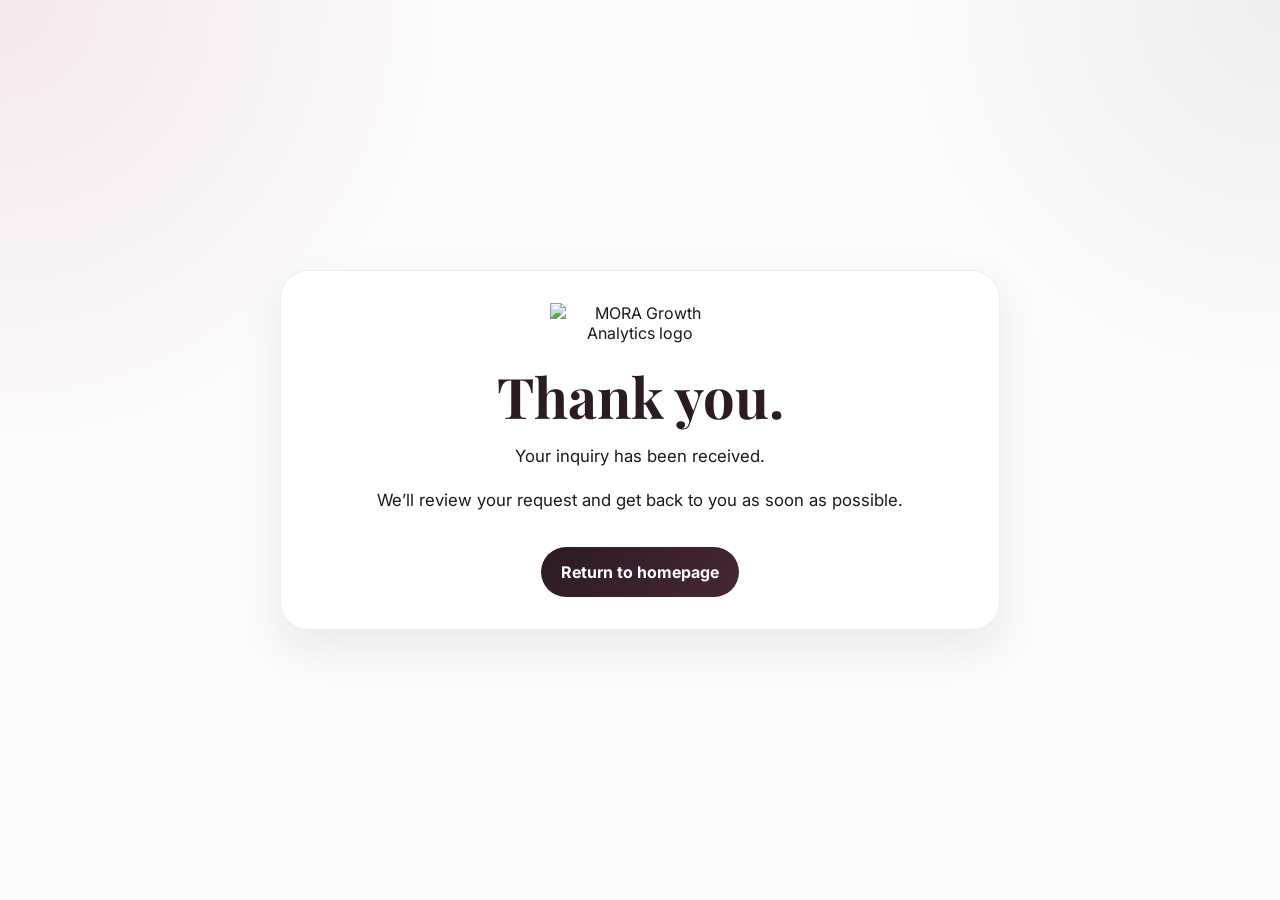
==== thank-you.html @ 01f4cbcb "Create thank-you.html" ====
<!DOCTYPE html>
<html lang="en">
<head>
  <meta charset="UTF-8" />
  <meta name="viewport" content="width=device-width, initial-scale=1.0" />
  <title>Thank You | MORA Growth Analytics</title>
  <meta name="description" content="Thank you for contacting MORA Growth Analytics." />
  <link rel="preconnect" href="https://fonts.googleapis.com">
  <link rel="preconnect" href="https://fonts.gstatic.com" crossorigin>
  <link href="https://fonts.googleapis.com/css2?family=Inter:wght@400;500;600;700;800&family=Playfair+Display:wght@600;700;800&display=swap" rel="stylesheet">
  <style>
    :root {
      --plum: #2b1b24;
      --rose: #c05a72;
      --bg: #fcfafb;
      --white: #ffffff;
      --ink: #1d1720;
      --shadow: 0 18px 40px rgba(43, 27, 36, 0.08);
    }
    * { box-sizing: border-box; }
    body {
      margin: 0;
      min-height: 100vh;
      display: grid;
      place-items: center;
      padding: 2rem;
      background:
        radial-gradient(circle at top left, rgba(192, 90, 114, 0.12), transparent 28%),
        radial-gradient(circle at top right, rgba(43, 27, 36, 0.06), transparent 24%),
        var(--bg);
      font-family: Inter, sans-serif;
      color: var(--ink);
    }
    .card {
      width: min(720px, 100%);
      background: rgba(255,255,255,0.9);
      border: 1px solid rgba(43,27,36,0.08);
      border-radius: 28px;
      box-shadow: var(--shadow);
      padding: 2rem;
      text-align: center;
    }
    .logo {
      width: 180px;
      margin: 0 auto 1.5rem;
      display: block;
    }
    h1 {
      font-family: "Playfair Display", Georgia, serif;
      color: var(--plum);
      font-size: clamp(2.2rem, 5vw, 3.5rem);
      line-height: 1.05;
      margin: 0 0 1rem;
    }
    p {
      font-size: 1.05rem;
      line-height: 1.7;
      margin: 0 0 1rem;
    }
    .btn {
      display: inline-flex;
      align-items: center;
      justify-content: center;
      padding: 0.95rem 1.25rem;
      border-radius: 999px;
      font-weight: 700;
      background: linear-gradient(135deg, var(--plum), #482638);
      color: var(--white);
      text-decoration: none;
      margin-top: 1rem;
    }
  </style>
</head>
<body>
  <div class="card">
    <img class="logo" src="logo.png" alt="MORA Growth Analytics logo">
    <h1>Thank you.</h1>
    <p>Your inquiry has been received.</p>
    <p>We’ll review your request and get back to you as soon as possible.</p>
    <a class="btn" href="https://yourusername.github.io/your-repo-name/">Return to homepage</a>
  </div>
</body>
</html>
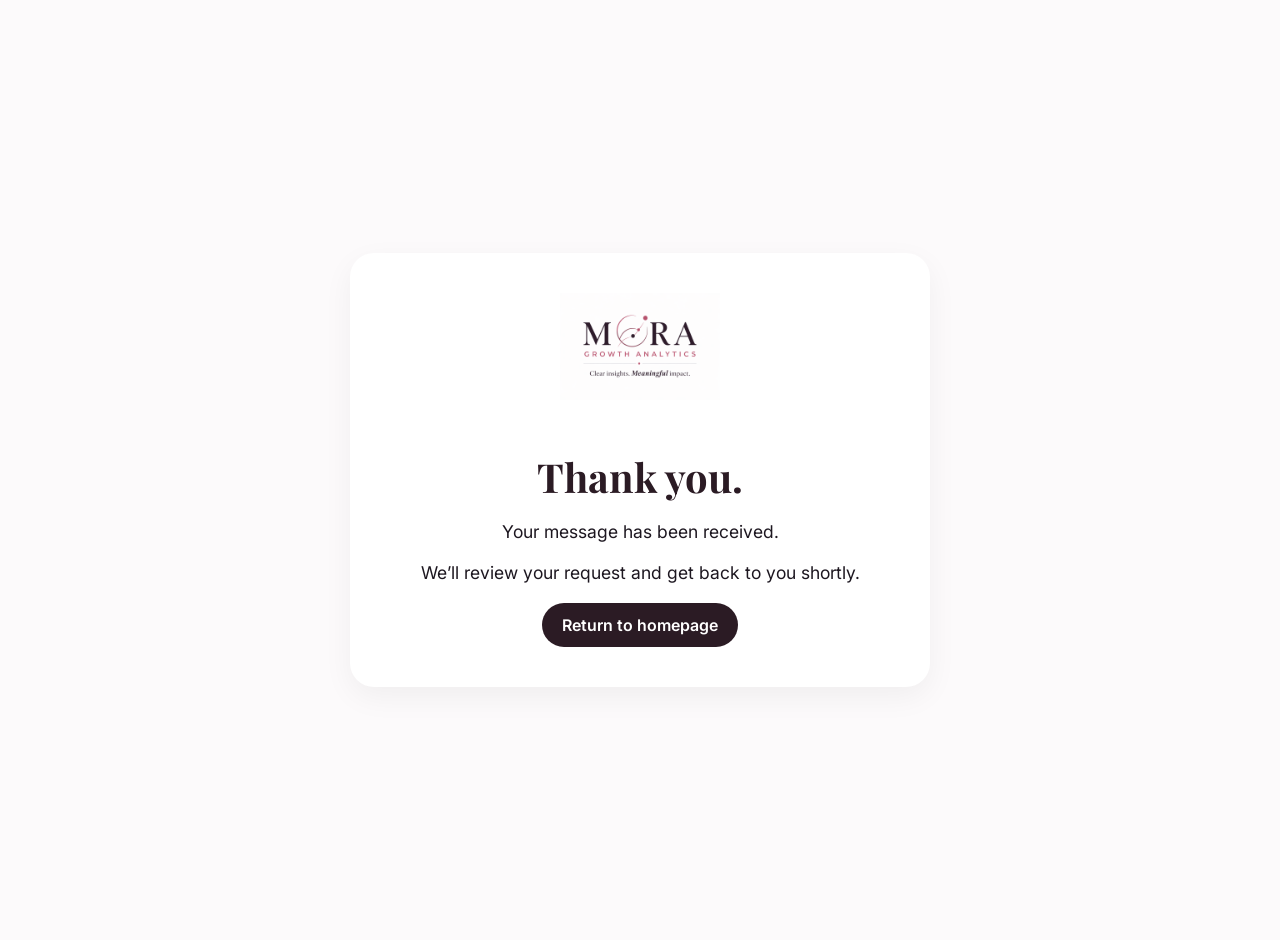
==== commit 552d39bc: "Update thank-you.html" ====
--- a/thank-you.html
+++ b/thank-you.html
@@ -1,83 +1,76 @@
 <!DOCTYPE html>
 <html lang="en">
 <head>
-  <meta charset="UTF-8" />
-  <meta name="viewport" content="width=device-width, initial-scale=1.0" />
+  <meta charset="UTF-8">
+  <meta name="viewport" content="width=device-width, initial-scale=1.0">
   <title>Thank You | MORA Growth Analytics</title>
-  <meta name="description" content="Thank you for contacting MORA Growth Analytics." />
-  <link rel="preconnect" href="https://fonts.googleapis.com">
-  <link rel="preconnect" href="https://fonts.gstatic.com" crossorigin>
-  <link href="https://fonts.googleapis.com/css2?family=Inter:wght@400;500;600;700;800&family=Playfair+Display:wght@600;700;800&display=swap" rel="stylesheet">
+
+  <link href="https://fonts.googleapis.com/css2?family=Inter:wght@400;600;800&family=Playfair+Display:wght@600;700&display=swap" rel="stylesheet">
+
   <style>
-    :root {
-      --plum: #2b1b24;
-      --rose: #c05a72;
-      --bg: #fcfafb;
-      --white: #ffffff;
-      --ink: #1d1720;
-      --shadow: 0 18px 40px rgba(43, 27, 36, 0.08);
+    body {
+      margin:0;
+      min-height:100vh;
+      display:flex;
+      align-items:center;
+      justify-content:center;
+      font-family: Inter, sans-serif;
+      background:#fcfafb;
+      color:#1d1720;
+      text-align:center;
+      padding:20px;
     }
-    * { box-sizing: border-box; }
-    body {
-      margin: 0;
-      min-height: 100vh;
-      display: grid;
-      place-items: center;
-      padding: 2rem;
-      background:
-        radial-gradient(circle at top left, rgba(192, 90, 114, 0.12), transparent 28%),
-        radial-gradient(circle at top right, rgba(43, 27, 36, 0.06), transparent 24%),
-        var(--bg);
-      font-family: Inter, sans-serif;
-      color: var(--ink);
+
+    .card {
+      background:white;
+      padding:40px;
+      border-radius:24px;
+      box-shadow:0 10px 30px rgba(0,0,0,0.05);
+      max-width:500px;
+      width:100%;
     }
-    .card {
-      width: min(720px, 100%);
-      background: rgba(255,255,255,0.9);
-      border: 1px solid rgba(43,27,36,0.08);
-      border-radius: 28px;
-      box-shadow: var(--shadow);
-      padding: 2rem;
-      text-align: center;
+
+    img {
+      width:160px;
+      margin-bottom:20px;
     }
-    .logo {
-      width: 180px;
-      margin: 0 auto 1.5rem;
-      display: block;
+
+    h1 {
+      font-family: "Playfair Display", serif;
+      color:#2b1b24;
+      font-size:2.5rem;
+      margin-bottom:10px;
     }
-    h1 {
-      font-family: "Playfair Display", Georgia, serif;
-      color: var(--plum);
-      font-size: clamp(2.2rem, 5vw, 3.5rem);
-      line-height: 1.05;
-      margin: 0 0 1rem;
+
+    p {
+      font-size:1.1rem;
+      margin-bottom:20px;
     }
-    p {
-      font-size: 1.05rem;
-      line-height: 1.7;
-      margin: 0 0 1rem;
-    }
+
     .btn {
-      display: inline-flex;
-      align-items: center;
-      justify-content: center;
-      padding: 0.95rem 1.25rem;
-      border-radius: 999px;
-      font-weight: 700;
-      background: linear-gradient(135deg, var(--plum), #482638);
-      color: var(--white);
-      text-decoration: none;
-      margin-top: 1rem;
+      background:#2b1b24;
+      color:white;
+      padding:12px 20px;
+      border-radius:30px;
+      text-decoration:none;
+      display:inline-block;
+      font-weight:600;
     }
   </style>
 </head>
+
 <body>
+
   <div class="card">
-    <img class="logo" src="logo.png" alt="MORA Growth Analytics logo">
+    <img src="logo.png" alt="MORA logo">
+
     <h1>Thank you.</h1>
-    <p>Your inquiry has been received.</p>
-    <p>We’ll review your request and get back to you as soon as possible.</p>
-    <a class="btn" href="https://yourusername.github.io/your-repo-name/">Return to homepage</a>
+
+    <p>Your message has been received.</p>
+    <p>We’ll review your request and get back to you shortly.</p>
+
+    <a class="btn" href="/">Return to homepage</a>
   </div>
+
 </body>
 </html>
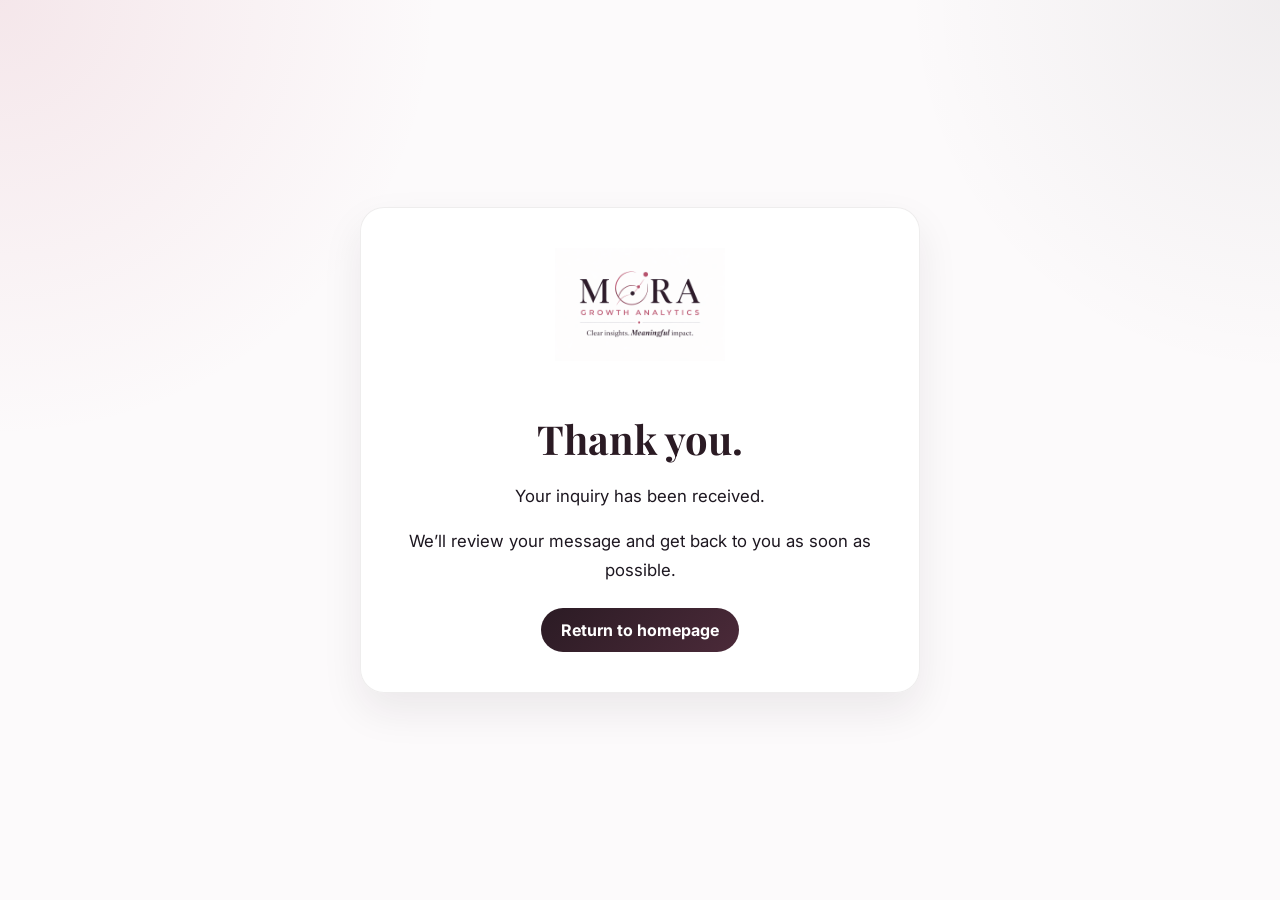
==== commit a1cc66a1: "Update thank-you.html" ====
--- a/thank-you.html
+++ b/thank-you.html
@@ -1,76 +1,97 @@
 <!DOCTYPE html>
 <html lang="en">
 <head>
-  <meta charset="UTF-8">
-  <meta name="viewport" content="width=device-width, initial-scale=1.0">
+  <meta charset="UTF-8" />
+  <meta name="viewport" content="width=device-width, initial-scale=1.0" />
   <title>Thank You | MORA Growth Analytics</title>
 
-  <link href="https://fonts.googleapis.com/css2?family=Inter:wght@400;600;800&family=Playfair+Display:wght@600;700&display=swap" rel="stylesheet">
+  <link rel="preconnect" href="https://fonts.googleapis.com" />
+  <link rel="preconnect" href="https://fonts.gstatic.com" crossorigin />
+  <link
+    href="https://fonts.googleapis.com/css2?family=Inter:wght@400;500;600;700;800&family=Playfair+Display:wght@600;700;800&display=swap"
+    rel="stylesheet"
+  />
 
   <style>
+    :root {
+      --plum: #2b1b24;
+      --rose: #c05a72;
+      --bg: #fcfafb;
+      --white: #ffffff;
+      --ink: #1d1720;
+      --shadow: 0 18px 40px rgba(43, 27, 36, 0.08);
+    }
+
+    * { box-sizing: border-box; }
+
     body {
-      margin:0;
-      min-height:100vh;
-      display:flex;
-      align-items:center;
-      justify-content:center;
+      margin: 0;
+      min-height: 100vh;
+      display: flex;
+      align-items: center;
+      justify-content: center;
       font-family: Inter, sans-serif;
-      background:#fcfafb;
-      color:#1d1720;
-      text-align:center;
-      padding:20px;
+      background:
+        radial-gradient(circle at top left, rgba(192, 90, 114, 0.12), transparent 28%),
+        radial-gradient(circle at top right, rgba(43, 27, 36, 0.06), transparent 24%),
+        var(--bg);
+      color: var(--ink);
+      text-align: center;
+      padding: 20px;
     }
 
     .card {
-      background:white;
-      padding:40px;
-      border-radius:24px;
-      box-shadow:0 10px 30px rgba(0,0,0,0.05);
-      max-width:500px;
-      width:100%;
+      background: rgba(255,255,255,0.92);
+      padding: 40px;
+      border-radius: 24px;
+      box-shadow: var(--shadow);
+      max-width: 560px;
+      width: 100%;
+      border: 1px solid rgba(43, 27, 36, 0.08);
     }
 
     img {
-      width:160px;
-      margin-bottom:20px;
+      width: 170px;
+      margin: 0 auto 20px;
     }
 
     h1 {
       font-family: "Playfair Display", serif;
-      color:#2b1b24;
-      font-size:2.5rem;
-      margin-bottom:10px;
+      color: var(--plum);
+      font-size: 2.5rem;
+      margin-bottom: 12px;
     }
 
     p {
-      font-size:1.1rem;
-      margin-bottom:20px;
+      font-size: 1.05rem;
+      line-height: 1.7;
+      margin-bottom: 16px;
     }
 
     .btn {
-      background:#2b1b24;
-      color:white;
-      padding:12px 20px;
-      border-radius:30px;
-      text-decoration:none;
-      display:inline-block;
-      font-weight:600;
+      display: inline-flex;
+      align-items: center;
+      justify-content: center;
+      padding: 12px 20px;
+      border-radius: 999px;
+      font-weight: 700;
+      background: linear-gradient(135deg, var(--plum), #4b2a39);
+      color: white;
+      text-decoration: none;
+      margin-top: 8px;
     }
   </style>
 </head>
-
 <body>
-
   <div class="card">
-    <img src="logo.png" alt="MORA logo">
+    <img src="logo.png" alt="MORA Growth Analytics logo">
 
     <h1>Thank you.</h1>
 
-    <p>Your message has been received.</p>
-    <p>We’ll review your request and get back to you shortly.</p>
+    <p>Your inquiry has been received.</p>
+    <p>We’ll review your message and get back to you as soon as possible.</p>
 
-    <a class="btn" href="/">Return to homepage</a>
+    <a class="btn" href="./index.html">Return to homepage</a>
   </div>
-
 </body>
 </html>
